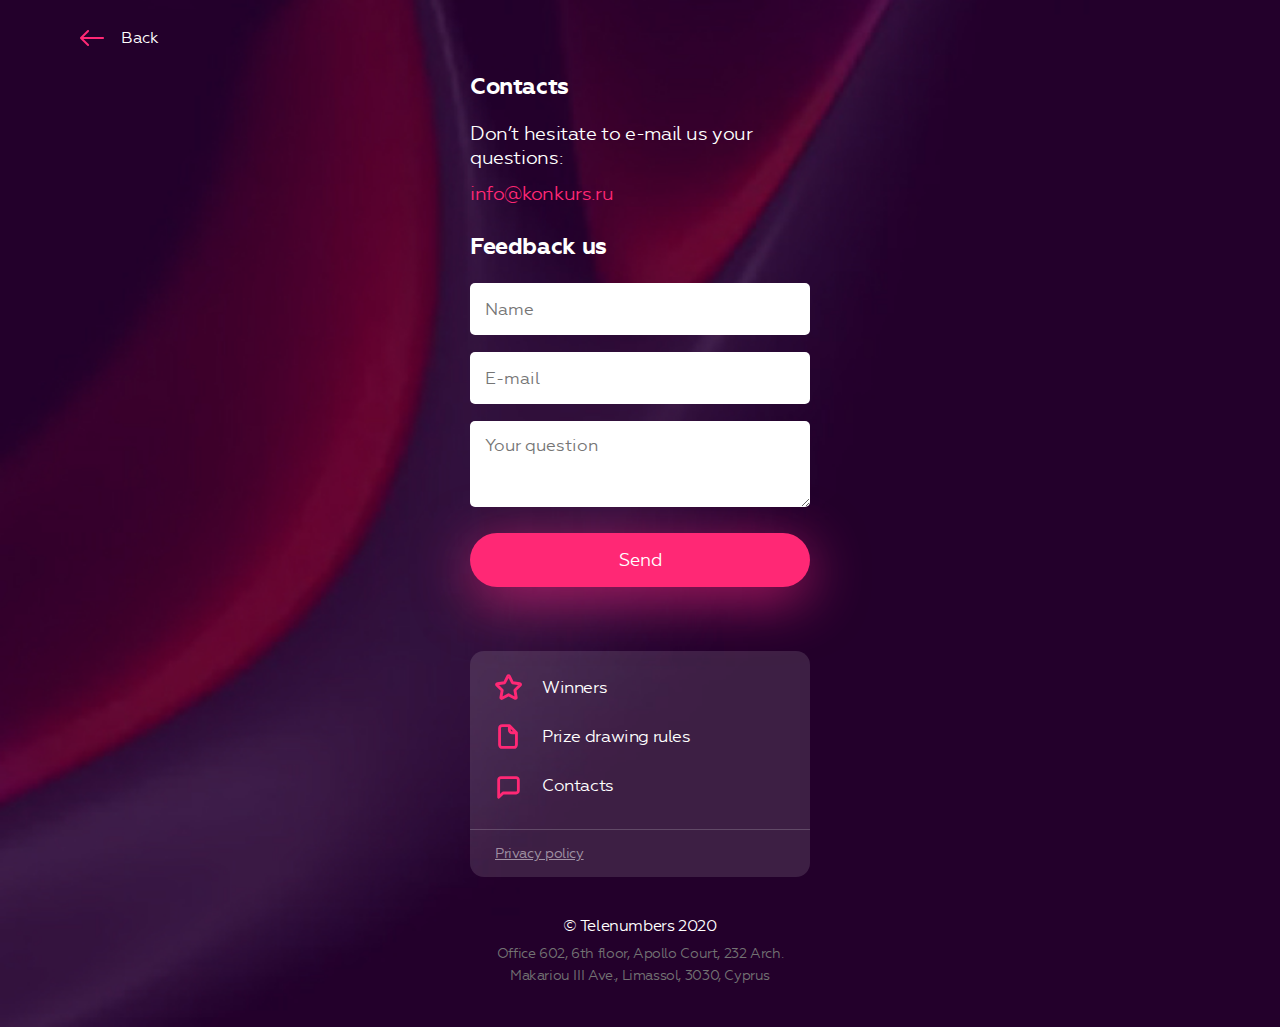
==== contacts.html @ 454e048f "pages update" ====
<!DOCTYPE html>
<html lang="en">
<head>
    <!-- Google Tag Manager -->
    <script>(function(w,d,s,l,i){w[l]=w[l]||[];w[l].push({'gtm.start':
    new Date().getTime(),event:'gtm.js'});var f=d.getElementsByTagName(s)[0],
    j=d.createElement(s),dl=l!='dataLayer'?'&l='+l:'';j.async=true;j.src=
    'https://www.googletagmanager.com/gtm.js?id='+i+dl;f.parentNode.insertBefore(j,f);
    })(window,document,'script','dataLayer','GTM-MFJRRHP');</script>
    <!-- End Google Tag Manager -->

    <!-- Global site tag (gtag.js) - Google Analytics -->
    <script async src="https://www.googletagmanager.com/gtag/js?id=UA-172728196-1"></script>
    <script>
      window.dataLayer = window.dataLayer || [];
      function gtag(){dataLayer.push(arguments);}
      gtag('js', new Date());

      gtag('config', 'UA-172728196-1');
    </script>

    <meta charset="UTF-8">
    <meta name="keywords" content=""/> 
    <meta name="description" content=""/>
    <meta http-equiv="Content-Security-Policy" content="default-src 'self'; script-src 'self' 'unsafe-inline' https:; manifest-src 'self'">
    <meta name="viewport" content="width=device-width, initial-scale=1.0, maximum-scale=1.0, user-scalable=yes"/>
    <link rel="apple-touch-icon" sizes="180x180" href="assets/images/apple-touch-icon.png">
	<link rel="icon" type="image/png" sizes="32x32" href="assets/images/favicon-32x32.png">
    <link rel="icon" type="image/png" sizes="16x16" href="assets/images/favicon-16x16.png">
    <link rel="manifest" href="assets/images/site.webmanifest">
    <link rel="mask-icon" href="assets/images/safari-pinned-tab.svg" color="#5bbad5">
    <link rel="shortcut icon" href="favicon.ico">
    <meta name="msapplication-TileColor" content="#da532c">
	<meta name="msapplication-config" content="assets/images/browserconfig.xml">
	<meta name="theme-color" content="#ffffff">
    <title>SMS Contest</title>
    <style>
        body {background-color: #30003D;}.holder {margin: 0 auto;padding: 0 20px;max-width: 376px;box-sizing: border-box;}h1 {font-weight: 900;font-size: 26px;line-height: 29px;margin-bottom: 14px;color: #ffffff;}p {color: #ffffff;}a {text-decoration: none;color: #ffffff;text-transform: uppercase;display: inline-block;font-weight: 900;outline: none;-webkit-tap-highlight-color: rgba(0,0,0,0);-webkit-tap-highlight-color: transparent;}.btn {display: block;background-color: #FF2875;}
    </style>
    <link rel="stylesheet" href="/assets/css/style.css">

    <!-- Facebook Pixel Code -->
    <script>
    !function(f,b,e,v,n,t,s)
    {if(f.fbq)return;n=f.fbq=function(){n.callMethod?
    n.callMethod.apply(n,arguments):n.queue.push(arguments)};
    if(!f._fbq)f._fbq=n;n.push=n;n.loaded=!0;n.version='2.0';
    n.queue=[];t=b.createElement(e);t.async=!0;
    t.src=v;s=b.getElementsByTagName(e)[0];
    s.parentNode.insertBefore(t,s)}(window, document,'script',
    'https://connect.facebook.net/en_US/fbevents.js');
    fbq('init', '325889015244980');
    fbq('track', 'PageView');
    </script>
    <noscript><img height="1" width="1" style="display:none"
    src="https://www.facebook.com/tr?id=325889015244980&ev=PageView&noscript=1"
    /></noscript>
    <!-- End Facebook Pixel Code -->
</head>
<body>
    <!-- Google Tag Manager (noscript) -->
    <noscript><iframe src="https://www.googletagmanager.com/ns.html?id=GTM-MFJRRHP"
    height="0" width="0" style="display:none;visibility:hidden"></iframe></noscript>
    <!-- End Google Tag Manager (noscript) -->

    <div class="layout">
        <div id="back"><a href="/" onclick="history.back();return false;">Back</a></div>

        <section class="inner">
            <div class="holder">
                <h1>Contacts</h1>
                <p>Don’t hesitate to e-mail us your questions:</p>
                <a href="mailto:info@konkurs.ru" class="mail">info@konkurs.ru</a>

                <div class="form">
                    <h2>Feedback us</h2>

                    <form action="#" method="post">
                        <input type="text" name="name" placeholder="Name">
                        <input type="email" name="email" placeholder="E-mail">
                        <textarea name="text" placeholder="Your question"></textarea>
                        <input type="submit" name="submit" class="btn" value="Send">
                    </form>
                </div>                
            </div>
        </section>

        <div id="mn-main" class="holder">
            <div class="wrap">
                <ul>
                    <li class="winners"><a href="/winners.html">Winners </a></li>
                    <li class="rules"><a href="/rules.html">Prize drawing rules</a></li>
                    <li class="contacts"><a href="/contacts.html">Contacts</a></li>
                </ul>
                <a href="privacy.html" class="privacy">Privacy policy</a>
            </div>
        </div>

        <footer>
            <div class="holder">
                <div id="copyright">&copy; Telenumbers 2020</div>
                <div id="address">Office 602, 6th floor, Apollo Court, 232 Arch. Makariou III Ave., Limassol, 3030, Cyprus</div>
            </div>
        </footer>
    </div>  

    <!-- Add Pixel Events to the button's click handler -->
    <script type="text/javascript">
      var button = document.getElementById('get_iphone_l');
      button.addEventListener(
        'click', 
        function() { 
          fbq('trackCustom', 'get_iphone_l');          
        },
        false
      );
    </script>

    <!-- Add Pixel Events to the button's click handler -->
    <script type="text/javascript">
      var button = document.getElementById('get_samsung_l');
      button.addEventListener(
        'click', 
        function() { 
          fbq('trackCustom', 'get_samsung_l');          
        },
        false
      );
    </script>
</body>
</html>
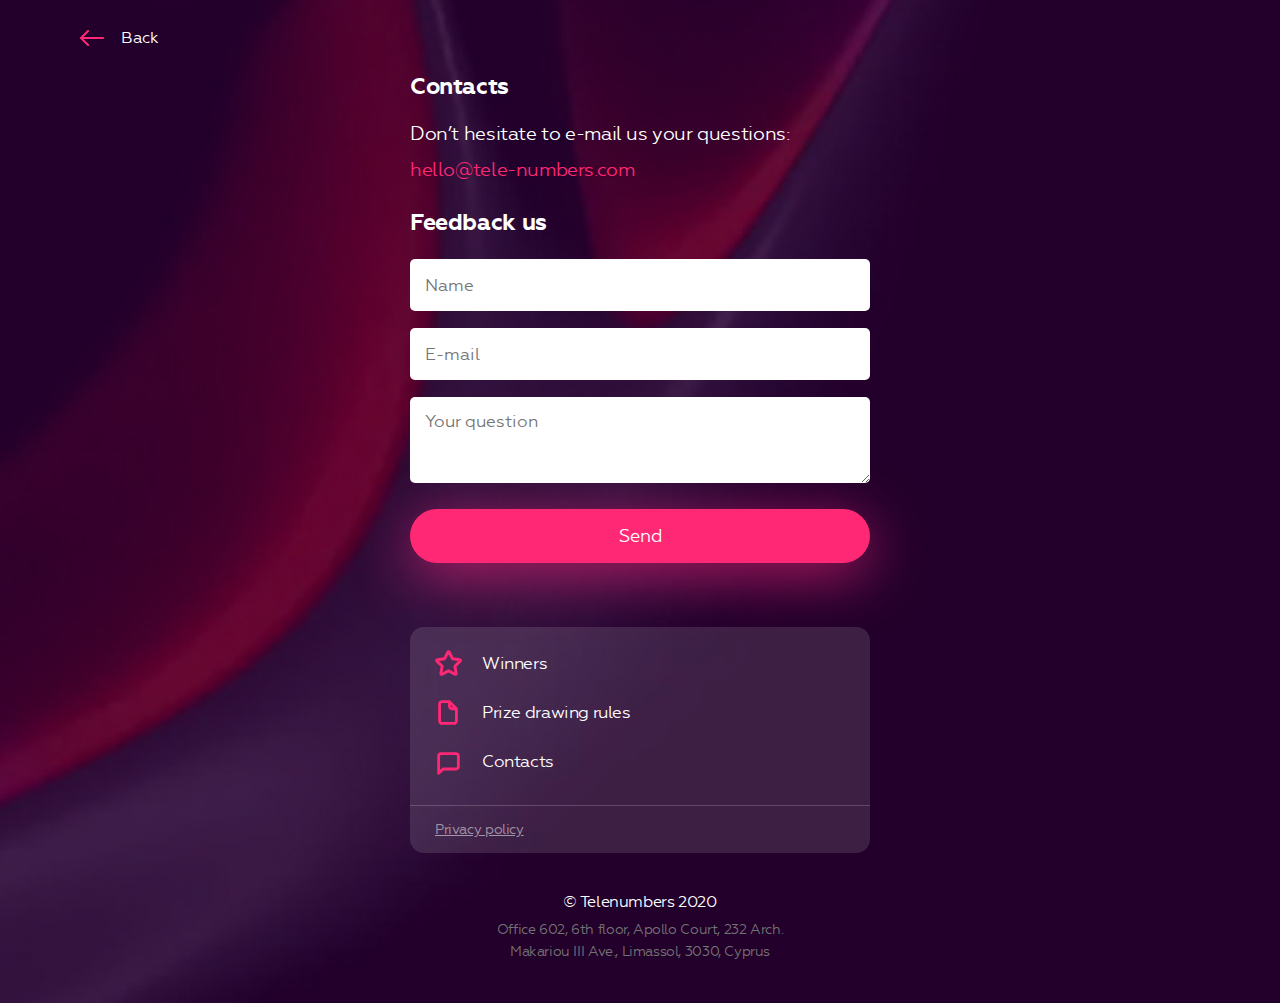
==== commit 2be64e8d: "update emails" ====
--- a/contacts.html
+++ b/contacts.html
@@ -70,7 +70,7 @@
             <div class="holder">
                 <h1>Contacts</h1>
                 <p>Don’t hesitate to e-mail us your questions:</p>
-                <a href="mailto:info@konkurs.ru" class="mail">info@konkurs.ru</a>
+                <a href="mailto:info@konkurs.ru" class="mail">hello@tele-numbers.com</a>
 
                 <div class="form">
                     <h2>Feedback us</h2>
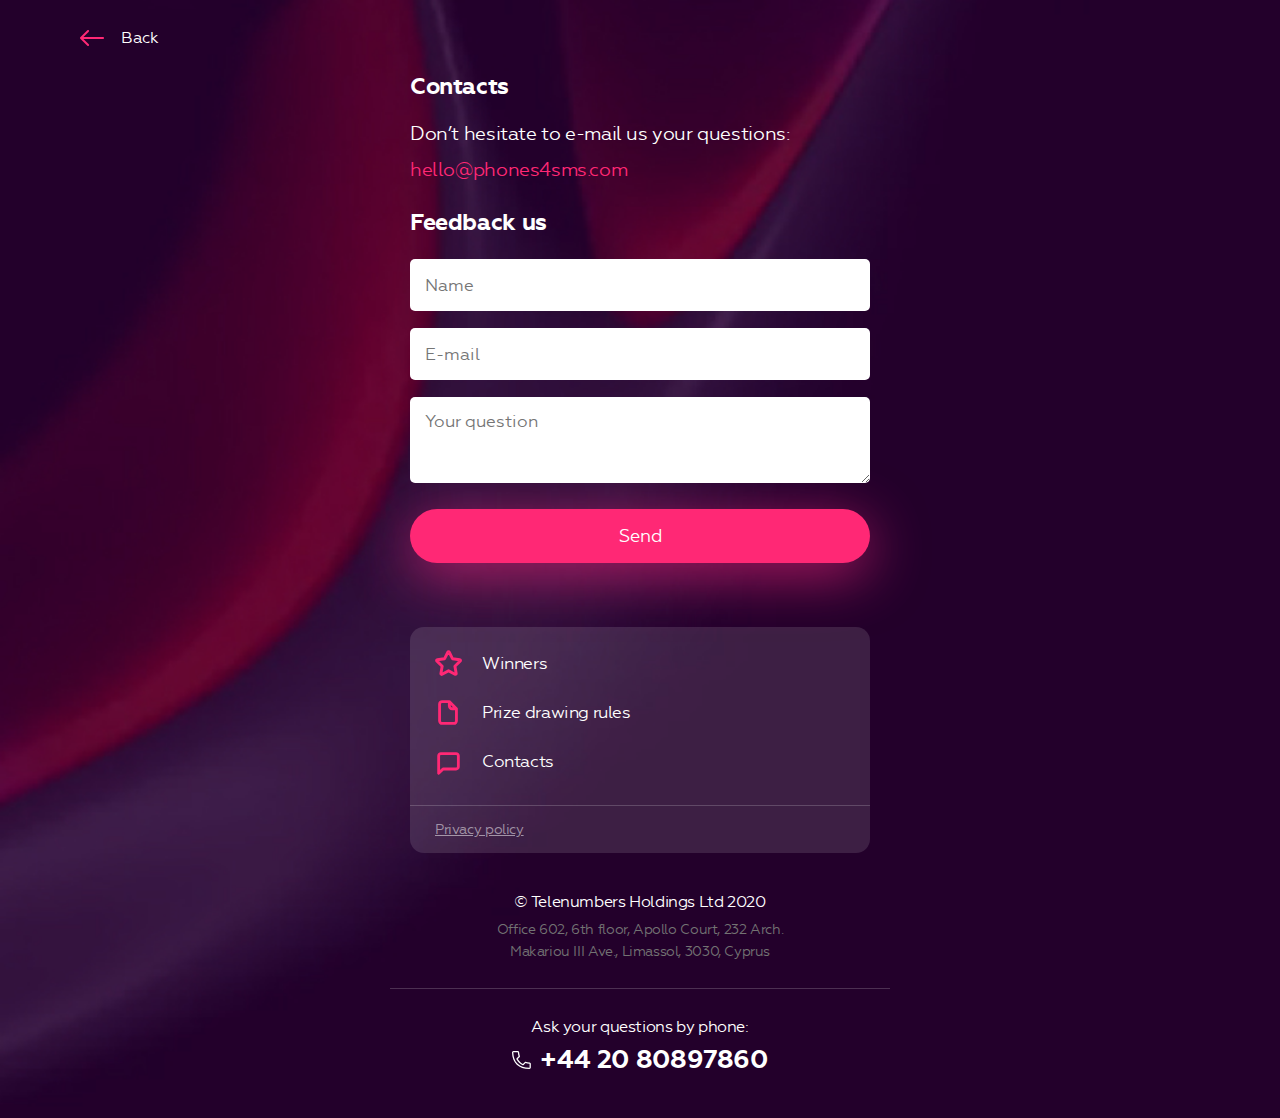
==== commit d784835e: "updates 1-8" ====
--- a/contacts.html
+++ b/contacts.html
@@ -70,17 +70,21 @@
             <div class="holder">
                 <h1>Contacts</h1>
                 <p>Don’t hesitate to e-mail us your questions:</p>
-                <a href="mailto:info@konkurs.ru" class="mail">hello@tele-numbers.com</a>
+                <a href="mailto:info@konkurs.ru" class="mail">hello@phones4sms.com</a>
 
-                <div class="form">
+                <div class="form" id="feedback-form">
                     <h2>Feedback us</h2>
 
                     <form action="#" method="post">
                         <input type="text" name="name" placeholder="Name">
-                        <input type="email" name="email" placeholder="E-mail">
-                        <textarea name="text" placeholder="Your question"></textarea>
+                        <input type="email" name="email" placeholder="E-mail" required>
+                        <textarea name="text" placeholder="Your question" required></textarea>
                         <input type="submit" name="submit" class="btn" value="Send">
                     </form>
+
+                    <div class="success">
+                        <p>We have already received your request and will contact you soon</p>
+                    </div>
                 </div>                
             </div>
         </section>
@@ -88,7 +92,7 @@
         <div id="mn-main" class="holder">
             <div class="wrap">
                 <ul>
-                    <li class="winners"><a href="/winners.html">Winners </a></li>
+                    <li class="winners"><a href="/winners.html">Winners</a></li>
                     <li class="rules"><a href="/rules.html">Prize drawing rules</a></li>
                     <li class="contacts"><a href="/contacts.html">Contacts</a></li>
                 </ul>
@@ -98,34 +102,16 @@
 
         <footer>
             <div class="holder">
-                <div id="copyright">&copy; Telenumbers 2020</div>
+                <div id="copyright">&copy; Telenumbers Holdings Ltd 2020</div>
                 <div id="address">Office 602, 6th floor, Apollo Court, 232 Arch. Makariou III Ave., Limassol, 3030, Cyprus</div>
             </div>
+            <div class="holder" id="phone">
+                <p>Ask your questions by phone:</p>
+                <a href="tel:+442080897860" class="tel">+44 20 80897860</a>
+            </div>
         </footer>
-    </div>  
+    </div>
 
-    <!-- Add Pixel Events to the button's click handler -->
-    <script type="text/javascript">
-      var button = document.getElementById('get_iphone_l');
-      button.addEventListener(
-        'click', 
-        function() { 
-          fbq('trackCustom', 'get_iphone_l');          
-        },
-        false
-      );
-    </script>
-
-    <!-- Add Pixel Events to the button's click handler -->
-    <script type="text/javascript">
-      var button = document.getElementById('get_samsung_l');
-      button.addEventListener(
-        'click', 
-        function() { 
-          fbq('trackCustom', 'get_samsung_l');          
-        },
-        false
-      );
-    </script>
+    <script type="text/javascript" src="assets/js/scripts.js"></script>
 </body>
 </html>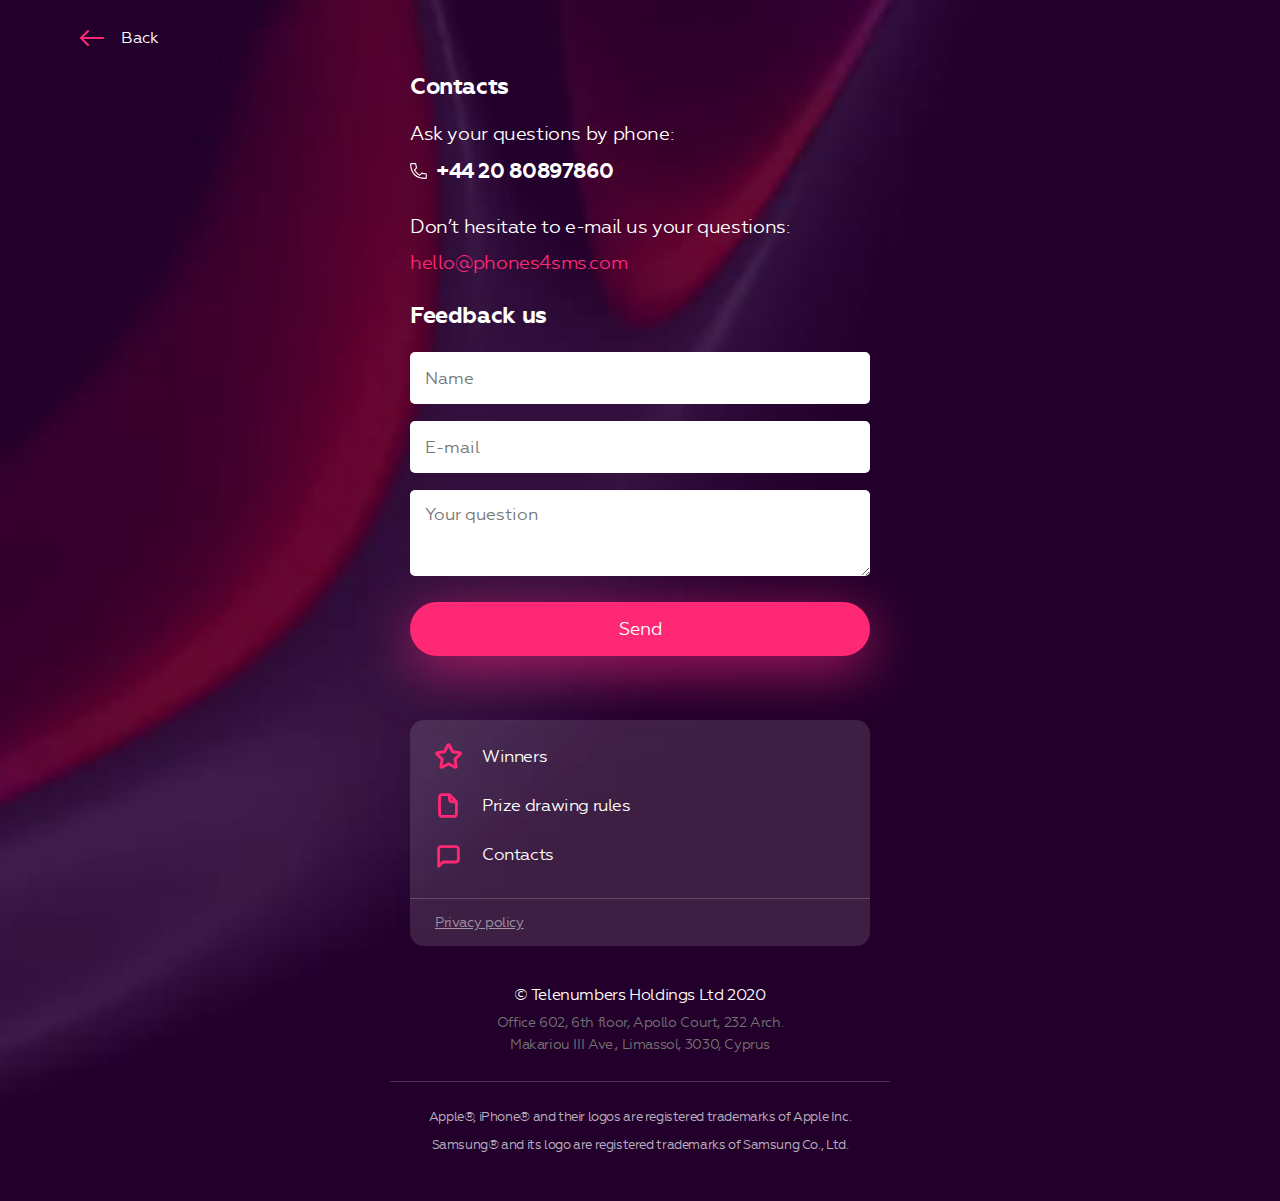
==== commit dce0cdda: "Update trademarks and phone" ====
--- a/contacts.html
+++ b/contacts.html
@@ -37,7 +37,7 @@
     <style>
         body {background-color: #30003D;}.holder {margin: 0 auto;padding: 0 20px;max-width: 376px;box-sizing: border-box;}h1 {font-weight: 900;font-size: 26px;line-height: 29px;margin-bottom: 14px;color: #ffffff;}p {color: #ffffff;}a {text-decoration: none;color: #ffffff;text-transform: uppercase;display: inline-block;font-weight: 900;outline: none;-webkit-tap-highlight-color: rgba(0,0,0,0);-webkit-tap-highlight-color: transparent;}.btn {display: block;background-color: #FF2875;}
     </style>
-    <link rel="stylesheet" href="/assets/css/style.css">
+    <link rel="stylesheet" href="/assets/css/style.css?2">
 
     <!-- Facebook Pixel Code -->
     <script>
@@ -69,6 +69,10 @@
         <section class="inner">
             <div class="holder">
                 <h1>Contacts</h1>
+
+                <p>Ask your questions by phone:</p>
+                <a href="tel:+442080897860" class="tel">+44 20 80897860</a>
+
                 <p>Don’t hesitate to e-mail us your questions:</p>
                 <a href="mailto:info@konkurs.ru" class="mail">hello@phones4sms.com</a>
 
@@ -105,13 +109,13 @@
                 <div id="copyright">&copy; Telenumbers Holdings Ltd 2020</div>
                 <div id="address">Office 602, 6th floor, Apollo Court, 232 Arch. Makariou III Ave., Limassol, 3030, Cyprus</div>
             </div>
-            <div class="holder" id="phone">
-                <p>Ask your questions by phone:</p>
-                <a href="tel:+442080897860" class="tel">+44 20 80897860</a>
+            <div class="holder" id="trademarks">
+                <p>Apple&reg;, iPhone&reg; and their logos are registered trademarks of Apple Inc.</p>
+                <p>Samsung&reg; and its logo are registered trademarks of Samsung Co., Ltd.</p>
             </div>
         </footer>
     </div>
 
-    <script type="text/javascript" src="assets/js/scripts.js"></script>
+    <script type="text/javascript" src="assets/js/scripts.js?2"></script>
 </body>
 </html>